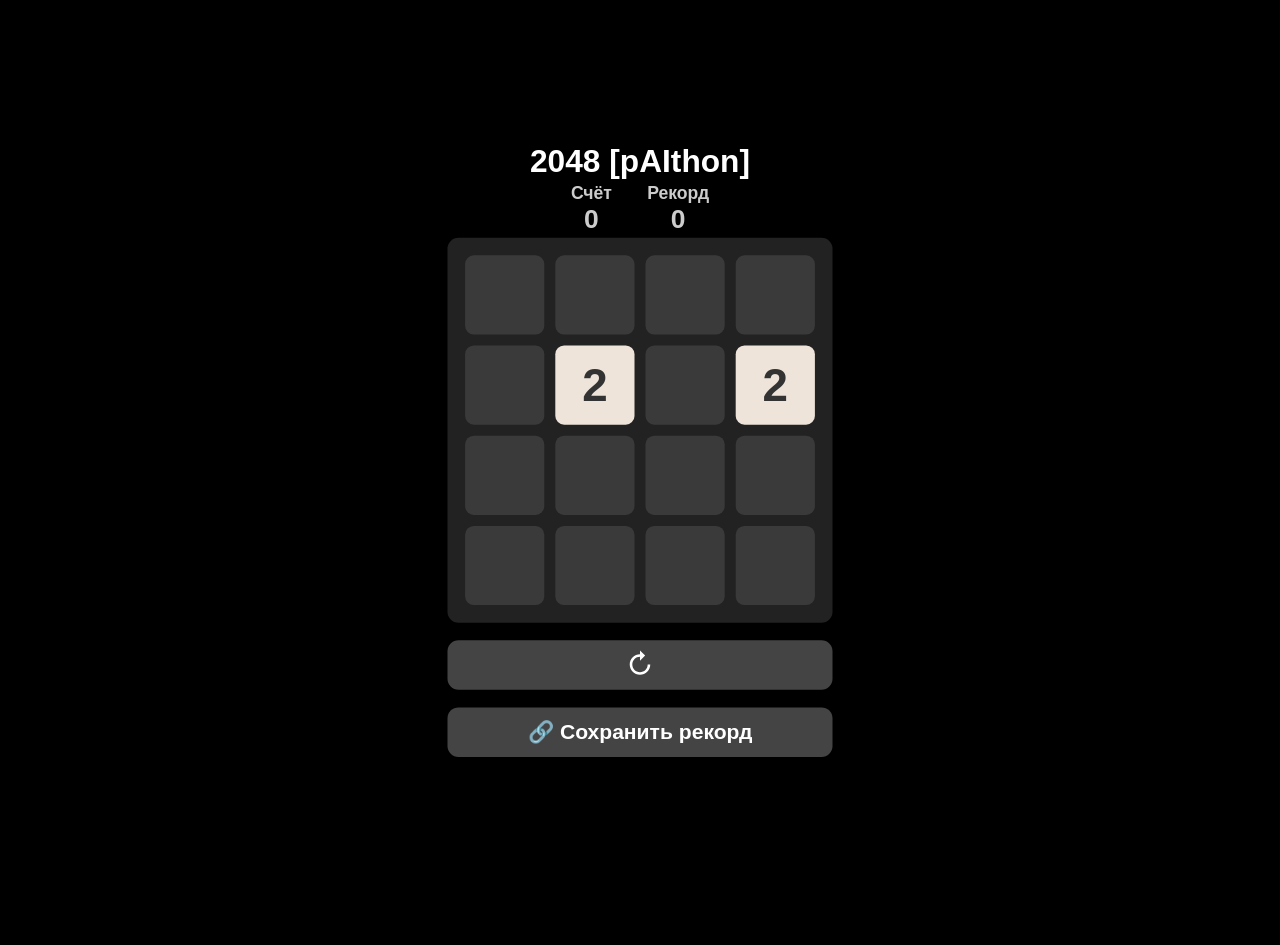
==== index.html @ 7fa81341 "Update index.html" ====
<!DOCTYPE html>
<html lang="ru">
   <head>
      <meta charset="UTF-8">
      <meta name="viewport" content="width=device-width, initial-scale=1.0, maximum-scale=1.0, user-scalable=no">
      <link rel="icon" type="image/png" href="favicon.png">
      <title>pAIthon | 2048</title>
      <style>
         * { 
         margin: 0;
         padding: 0;
         box-sizing: border-box;
         user-select: none;
         }
         body {
	 transform: scale(1.1);
         font-family: 'Segoe UI', sans-serif;
         background: #000;
         color: #fff;
         display: flex;
         flex-direction: column;
         align-items: center;
         justify-content: center;
         min-height: 100vh;
         overflow: hidden;
         padding: 1rem;
         }
         h1 {
         margin-bottom: 0.2rem;
         font-size: 1.8rem;
         color: #fff;
         }
         @keyframes pulse {
         0%, 100% {
         text-shadow: 0 0 5px #8B7500, 0 0 10px #DAA520, 0 0 15px #FFD700, 0 0 25px #FFEC8B;
         }
         50% {
         text-shadow: 0 0 10px #B8860B, 0 0 15px #FFD700, 0 0 20px #FFFACD, 0 0 35px #FFFFE0;
         }
         }
         #game-container {
         background: #222;
         padding: 1rem;
         border-radius: 10px;
         display: grid;
         grid-template-columns: repeat(4, 1fr);
         gap: 10px;
         max-width: 350px;
         width: 100%;
         }
         .tile {
         aspect-ratio: 1 / 1;
         font-size: 2rem;
         font-weight: bold;
         color: #333;
         border-radius: 8px;
         display: flex;
         align-items: center;
         justify-content: center;
         transition: background 0.2s, color 0.2s;
         overflow: hidden;
         position: relative;
         }
         .tile-content {
         position: absolute;
         inset: 0;
         display: flex;
         align-items: center;
         justify-content: center;
         }
         #popup-message,
         #congrat-popup {
         position: fixed;
         left: 50%;
         transform: translateX(-50%);
         border-radius: 20px;
         text-align: center;
         z-index: 999;
         pointer-events: none;
         }
         #popup-message {
         top: 40%;
         transform: translate(-50%, -60%);
         background: rgba(0, 0, 0, 0.8);
         color: #fff;
         padding: 1rem 2rem;
         font-size: 1.2rem;
         transition: 0.3s ease;
         }
         #congrat-popup {
         top: 48%;
         background: #FFD700DB;
         color: #000;
         padding: 1rem 1.5rem;
         font-weight: bold;
         font-size: 1rem;
         box-shadow: 0 4px 15px rgba(0, 0, 0, 0.6);
         opacity: 0;
         transition: 0.5s ease;
         }
         #score-container {
         display: flex;
         justify-content: center;
         width: 100%;
         margin-bottom: 0.2rem;
         }
         .score, .record {
         margin: 0 1rem;
         font-size: 1rem;
         font-weight: bold;
         text-align: center;
         color: #ccc;
         white-space: nowrap;
         }
         .restart-button,
         .share-button,
         button {
         width: 100%;
         max-width: 350px;
         height: 45px;
         padding: 0.5rem 1rem;
         background: #444;
         color: #fff;
         font-size: 1.2rem;
         font-weight: bold;
         border: none;
         border-radius: 10px;
         cursor: pointer;
         display: flex;
         align-items: center;
         justify-content: center;
         transition: background 0.3s ease;
         margin-top: 1rem;
         }
         .restart-button:hover,
         .share-button:hover,
         button:hover {
         background-color: #666;
         }
         .restart-icon {
         width: 28px;
         height: 28px;
         fill: white;
         display: block;
         transform: scaleX(-1);
         }
         #over-overlay {
         position: fixed;
         top: 50%;
         left: 50%;
         transform: translate(-50%, -50%);
         background: rgba(0, 0, 0, 0.7);
         color: #fff;
         font-size: 1.5rem;
         padding: 1rem 2rem;
         border-radius: 20px;
         display: none;
         z-index: 10;
         pointer-events: auto;
         text-align: center;
         }
      </style>
   </head>
   <body>
      <h1><a href="https://t.me/pAIthon_ChatBot?start=1" target="_blank" rel="noopener noreferrer" style="text-decoration: none; color: inherit;">2048 [pAIthon]</a></h1>
      <div id="score-container">
         <div class="score">Счёт
            <br><span id="score">0</span>
         </div>
         <div class="record">Рекорд
            <br><span id="record">0</span>
         </div>
      </div>
      <div id="game-container"></div>
      <button onclick="init()" class="restart-button" aria-label="Перезапустить игру">
         <svg xmlns="http://www.w3.org/2000/svg" viewBox="0 0 24 24" class="restart-icon">
            <path d="M12 4V1L8 5l4 4V6c3.31 0 6 2.69 6 6s-2.69 6-6 6-6-2.69-6-6H4c0 4.42 3.58 8 8 8s8-3.58 8-8-3.58-8-8-8z"/>
         </svg>
      </button>
      <button onclick="sendScoreToBot()" class="share-button" aria-label="Сохранить рекорд">🔗 Сохранить рекорд</button>
      <div id="popup-message" style="display:none;" role="alert"></div>
      <div id="congrat-popup" role="alert"></div>
      <div id="over-overlay" role="alert">Игра окончена</div>
      <script src="https://telegram.org/js/games.js"></script>
      <script src="gmin.js"></script>
   </body>
</html>
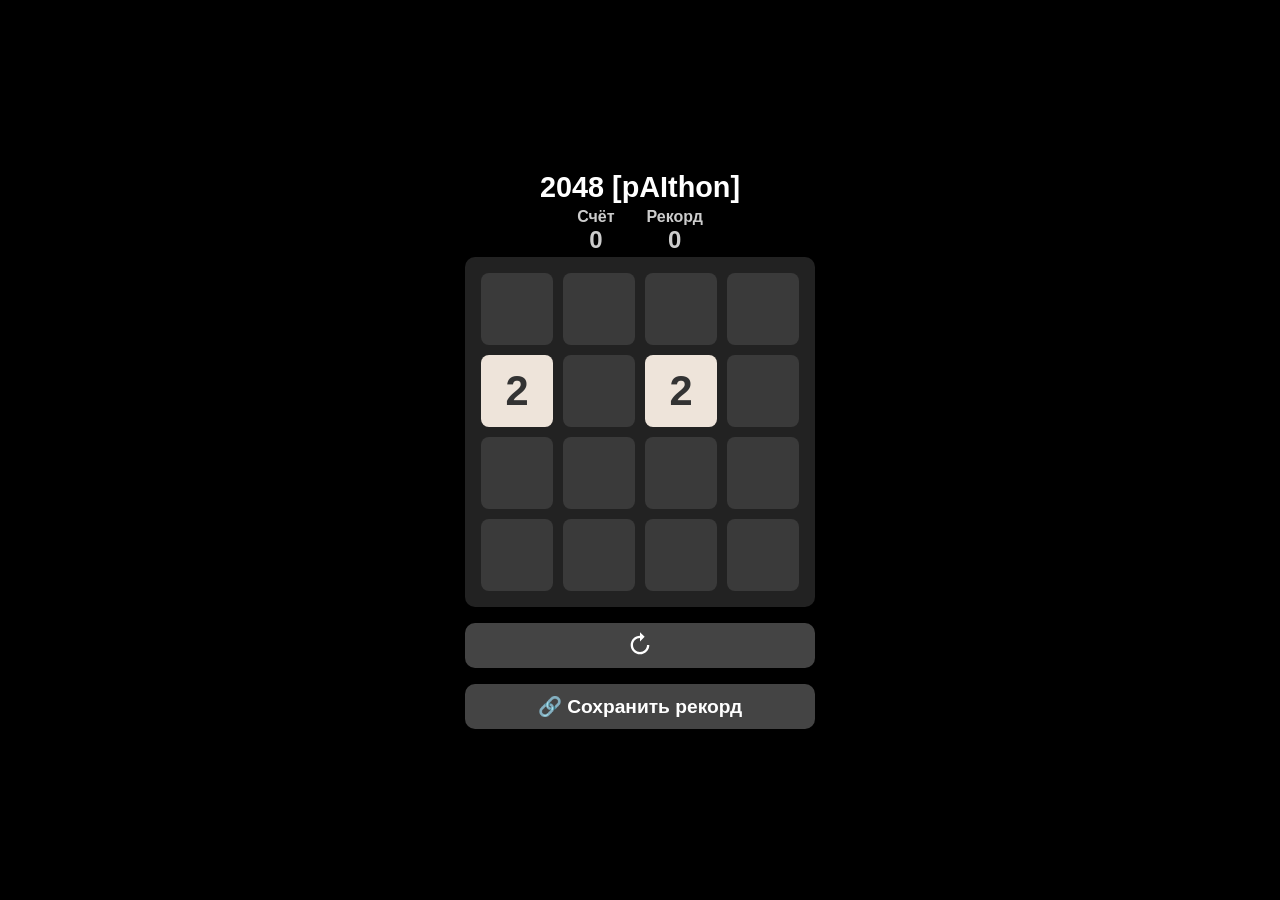
==== commit f4c0b3be: "Update index.html" ====
--- a/index.html
+++ b/index.html
@@ -13,7 +13,6 @@
          user-select: none;
          }
          body {
-	 transform: scale(1.1);
          font-family: 'Segoe UI', sans-serif;
          background: #000;
          color: #fff;
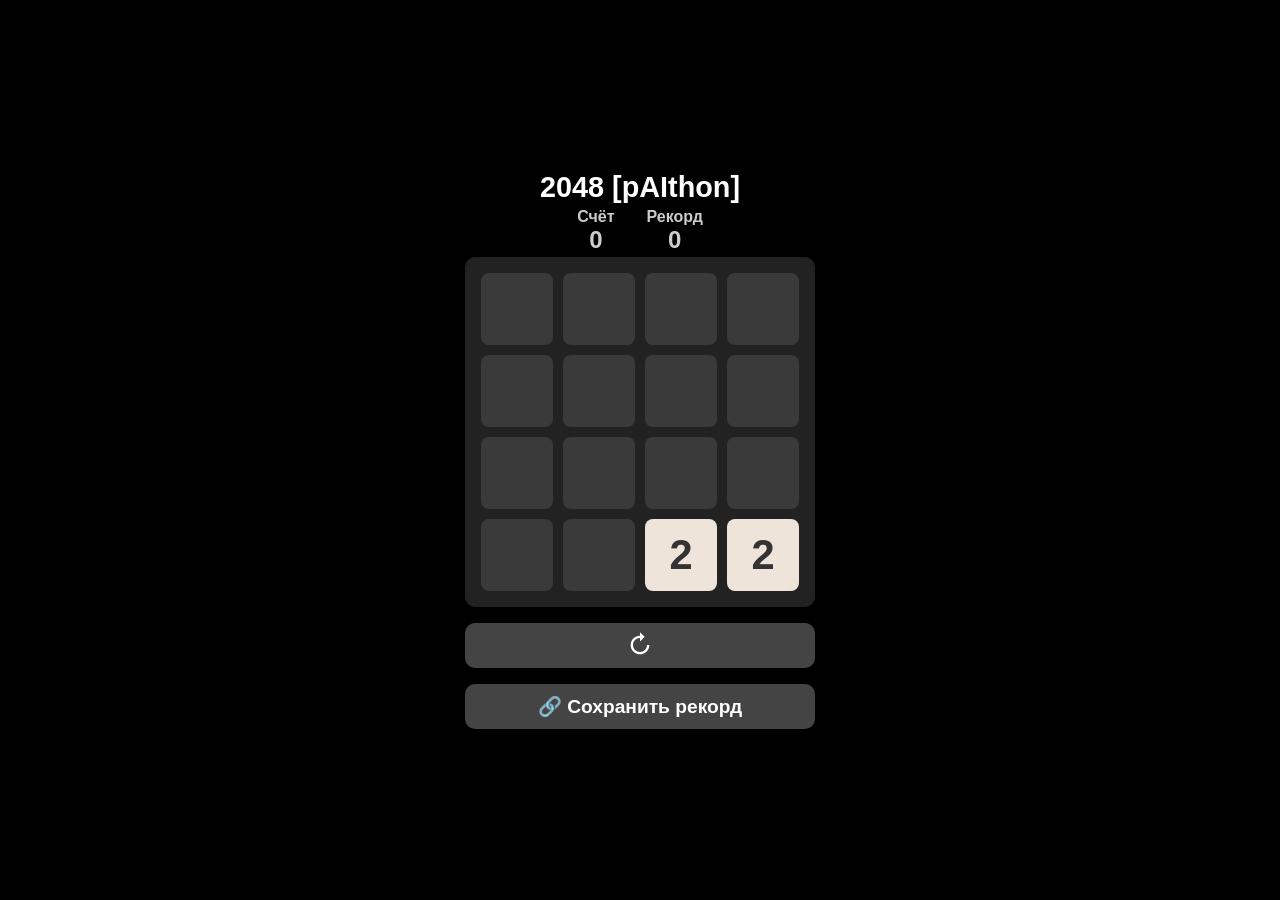
==== commit 95b8b222: "Rename index1.html to index.html" ====
--- a/index.html
+++ b/index.html
@@ -181,6 +181,352 @@
       <div id="congrat-popup" role="alert"></div>
       <div id="over-overlay" role="alert">Игра окончена</div>
       <script src="https://telegram.org/js/games.js"></script>
-      <script src="gmin.js"></script>
+	  
+    <script src="https://telegram.org/js/telegram-web-app.js"></script>
+	
+      <script>
+		   const gridSize = 4;
+   let isDragging = false;
+   const minSwipeDist = 10;
+   let score = 0, record = 0;
+   let user = 'None', m_id = 'None';
+   let payload = {}, reached = false;
+   let touchStartX = 0, touchStartY = 0;
+   let mouseStartX = 0, mouseStartY = 0;
+   
+   function getParamsFromURL() {
+     try {
+       const encoded = new URLSearchParams(window.location.search).get('r');
+       if (!encoded) throw new Error("No data in URL");
+       const {u, m, r
+       } = JSON.parse(atob(encoded));
+       user = u ?? user;
+       m_id = m ?? m_id;
+       record = r ?? record;
+     } catch (e) {
+       console.warn("URL data missing or invalid:", e.message);
+     }
+     return {user, m_id, record, payload: { type: "2048", score: record, user, m_id }};
+   }
+   
+   function init() {
+     document.getElementById('over-overlay').style.display = 'none';
+     grid = Array(gridSize * gridSize).fill(0);
+     score = 0;
+     reached = false;
+     document.querySelector('h1').style = `
+     margin-bottom: 0.2rem;
+     font-size: 1.8rem;
+     color: #fff;`;
+     updateScore();
+     addRandomTile();
+     addRandomTile();
+     drawGrid();
+   }
+   
+   function drawGrid() {
+     const container = document.getElementById('game-container');
+     container.innerHTML = '';
+     grid.forEach(value => {
+       const tile = document.createElement('div');
+       tile.className = 'tile';
+       tile.style.color = value === 2 || value === 4 ? '#333' : '#fff';
+       tile.style.background = value > 0 ? getTileColor(value) : '#3a3a3a';
+       tile.textContent = value > 0 ? value : '';
+       container.appendChild(tile);
+       const length = tile.textContent.length;
+       const baseSize = 2;
+       const step = 0.3;
+       const fontSize = Math.max(0.8, baseSize - (length - 3) * step);
+       tile.style.fontSize = `${fontSize}rem`;
+     });
+   }
+   
+   function updateFontSize() {
+     ['score', 'record'].forEach(id => {
+       const el = document.getElementById(id);
+       let fontSize = 1.5;
+       el.style.fontSize = `${fontSize}rem`;
+       while (el.scrollWidth > el.clientWidth && fontSize > 0.5) {
+         fontSize -= 0.05;
+         el.style.fontSize = `${fontSize.toFixed(2)}rem`;
+       }
+     });
+   }
+   
+   function updateScore() {
+     const scoreElement = document.getElementById('score');
+     const recordElement = document.getElementById('record');
+     if (score > record) {
+       record = score;
+     }
+     scoreElement.textContent = score;
+     recordElement.textContent = record;
+     updateFontSize();
+   }
+   
+   function getTileColor(value) {
+     const colors = {
+       2: '#eee4da', 4: '#ede0c8', 8: '#f2b179',
+       16: '#f59563', 32: '#f67c5f', 64: '#f65e3b',
+       128: '#edcf72', 256: '#edcc61', 512: '#edc850',
+       1024: '#edc53f', 2048: '#edc22e',
+     };
+     return colors[value] || `hsl(${Math.log2(value) * 35 % 360}, 70%, 55%)`;
+   }
+   
+   function addRandomTile() {
+     const emptyIndices = grid.reduce((acc, val, i) => val === 0 ? [...acc, i] : acc, []);
+     if (!emptyIndices.length) return;
+     const randIndex = emptyIndices[Math.floor(Math.random() * emptyIndices.length)];
+     grid[randIndex] = Math.random() < 0.9 ? 2 : 4;
+     checkReached();
+   }
+   
+   function checkReached() {
+     if (!reached) {
+       if (grid.includes(2048)) {
+         reached = true;
+         const popup = document.getElementById('congrat-popup');
+         popup.textContent = 'Поздравляю, ты прошел игру!';
+         popup.style.display = 'flex';
+         popup.style.opacity = '0';
+         popup.style.transform = 'translate(-50%, -60%) scale(0.9)';
+         setTimeout(() => {
+           popup.style.opacity = '1';
+           popup.style.transform = 'translate(-50%, -50%) scale(1)';
+         }, 10);
+         setTimeout(() => {
+           popup.style.opacity = '0';
+           popup.style.transform = 'translate(-50%, -60%) scale(0.9)';
+           setTimeout(() => {
+             popup.style.display = 'none';
+           }, 300);
+         }, 3000);
+         document.querySelector('h1').style = `
+   			  margin-bottom: 0.3rem;
+   			  font-size: 1.9rem;
+   			  font-family: sans-serif;
+   			  color: #FFD700;
+   			  text-shadow:
+   				0 0 5px #8B7500,
+   				0 0 10px #DAA520,
+   				0 0 15px #FFD700,
+   				0 0 25px #FFEC8B;
+   			  animation: pulse 2s infinite;`;
+         const record = document.querySelector('.record');
+         if (record) {
+           record.style.color = '#FFD700';
+         }
+       }
+     }
+   }
+   
+   function move(dir) {
+     const oldGrid = [...grid];
+     const newGrid = Array(gridSize).fill().map(() => Array(gridSize).fill(0));
+     let moved = false;
+     for (let i = 0; i < gridSize; i++) {
+       let row = [];
+       for (let j = 0; j < gridSize; j++) {
+         let val;
+         if (dir === 'left') val = grid[i * gridSize + j];
+         if (dir === 'right') val = grid[i * gridSize + (gridSize - 1 - j)];
+         if (dir === 'up') val = grid[j * gridSize + i];
+         if (dir === 'down') val = grid[(gridSize - 1 - j) * gridSize + i];
+         if (val !== 0) row.push(val);
+       }
+       const originalRow = [...row];
+       row = mergeRow(row);
+       while (row.length < gridSize) row.push(0);
+       for (let j = 0; j < gridSize; j++) {
+         let val = row[j];
+         if (dir === 'left') newGrid[i][j] = val;
+         if (dir === 'right') newGrid[i][gridSize - 1 - j] = val;
+         if (dir === 'up') newGrid[j][i] = val;
+         if (dir === 'down') newGrid[gridSize - 1 - j][i] = val;
+       }
+       if (JSON.stringify(originalRow) !== JSON.stringify(row)) {
+         moved = true;
+       }
+     }
+     const flatNewGrid = newGrid.flat();
+     const hasChanged = JSON.stringify(oldGrid) !== JSON.stringify(flatNewGrid);
+     if (hasChanged) {
+       grid = flatNewGrid;
+       addRandomTile();
+       updateScore();
+       drawGrid();
+       if (isGameOver()) {
+         document.getElementById('over-overlay').style.display = 'block';
+         sendScoreToBot();
+       }
+     }
+   }
+   
+   function mergeRow(row) {
+     let merged = [];
+     let skip = false;
+     for (let i = 0; i < row.length; i++) {
+       if (skip) {
+         skip = false;
+         continue;
+       }
+       if (i < row.length - 1 && row[i] === row[i + 1] && row[i] !== 0) {
+         merged.push(row[i] * 2);
+         score += row[i] * 2;
+         skip = true;
+       } else {
+         merged.push(row[i]);
+       }
+     }
+     return merged;
+   }
+   
+   function isGameOver() {
+     return !grid.includes(0) && !canMerge();
+   }
+   
+   function canMerge() {
+     for (let i = 0; i < gridSize * gridSize; i++) {
+       const row = Math.floor(i / gridSize),
+         col = i % gridSize;
+       const current = grid[i];
+       const right = col < gridSize - 1 ? grid[i + 1] : null;
+       const down = row < gridSize - 1 ? grid[i + gridSize] : null;
+       if (current === right || current === down) return true;
+     }
+     return false;
+   }
+   
+   function sendScoreToBot() {
+     if (typeof Telegram === 'undefined' || !Telegram.WebApp || m_id === 'None' || user === 'None') {
+    showPopup("⚠️ Рекорд не сохранён.<br>Зайди из Телеграм!");
+    return;
+  }
+
+  const data = {
+    score: record,
+    user: user,
+    message_id: m_id
+  };
+
+  Telegram.WebApp.sendData(JSON.stringify(data));
+   }
+   
+   function showPopup(message) {
+     const popup = document.getElementById('popup-message');
+     popup.innerHTML = message;
+     popup.style.display = 'flex';
+     popup.style.opacity = '0';
+     popup.style.transform = 'translate(-50%, -60%)';
+     setTimeout(() => {
+       popup.style.opacity = '1';
+       popup.style.transform = 'translate(-50%, -50%)';
+     }, 10);
+     setTimeout(() => {
+       popup.style.opacity = '0';
+       popup.style.transform = 'translate(-50%, -60%)';
+       setTimeout(() => {
+         popup.style.display = 'none';
+       }, 300);
+     }, 2500);
+   }
+   
+   window.addEventListener('keydown', e => {
+     const key = e.key;
+     const wasd = key.toLowerCase();
+     const keys = {
+       ArrowLeft: 'left',
+       ArrowRight: 'right',
+       ArrowUp: 'up',
+       ArrowDown: 'down',
+       a: 'left',
+       d: 'right',
+       w: 'up',
+       s: 'down',
+       ф: 'left',
+       в: 'right',
+       ц: 'up',
+       ы: 'down'
+     };
+     if (keys[key]) {
+       move(keys[key]);
+     } else if (keys[wasd]) {
+       move(keys[wasd]);
+     }
+   });
+   
+   window.addEventListener('touchstart', e => {
+     const touch = e.touches[0];
+     touchStartX = touch.clientX;
+     touchStartY = touch.clientY;
+   });
+   
+   window.addEventListener('touchend', e => {
+     const touch = e.changedTouches[0];
+     const dx = touch.clientX - touchStartX;
+     const dy = touch.clientY - touchStartY;
+     if (Math.abs(dx) < minSwipeDist && Math.abs(dy) < minSwipeDist) return;
+     if (Math.abs(dx) > Math.abs(dy)) {
+       move(dx > 0 ? 'right' : 'left');
+     } else {
+       move(dy > 0 ? 'down' : 'up');
+     }
+   });
+   
+   window.addEventListener('mousemove', e => {
+     if (isDragging) return;
+     const dx = e.clientX - mouseStartX;
+     const dy = e.clientY - mouseStartY;
+     if (Math.abs(dx) > minSwipeDist || Math.abs(dy) > minSwipeDist) {
+       isDragging = true;
+     }
+   });
+   
+   window.addEventListener('mouseup', e => {
+     if (!isDragging) return;
+     const dx = e.clientX - mouseStartX;
+     const dy = e.clientY - mouseStartY;
+     if (Math.abs(dx) < minSwipeDist && Math.abs(dy) < minSwipeDist) return;
+     if (Math.abs(dx) > Math.abs(dy)) {
+       move(dx > 0 ? 'right' : 'left');
+     } else {
+       move(dy > 0 ? 'down' : 'up');
+     }
+     isDragging = false;
+   });
+   
+   window.addEventListener('mousedown', e => {
+     mouseStartX = e.clientX;
+     mouseStartY = e.clientY;
+     isDragging = false;
+   });
+   
+   window.addEventListener('load', () => {
+     const urlData = getParamsFromURL();
+     user = urlData.user;
+     m_id = urlData.m_id;
+     record = urlData.record;
+     payload = urlData.payload;
+     init();
+     updateFontSize();
+     if (record > 0) {
+       document.getElementById('record').textContent = record;
+     }
+     console.log(`User login:\ntype: '${payload.type}'\nuser: '${payload.user}'\nm_id: '${payload.m_id}'`);
+     document.querySelector('.restart-button').addEventListener('click', init);
+     document.getElementById('over-overlay').addEventListener('click', () => {
+       document.getElementById('over-overlay').style.display = 'none';
+       init();
+     });
+   });
+   
+   Telegram.WebApp.ready();
+    Telegram.WebApp.MainButton.setText('Choose Color').show().onClick(function () {
+        const data = JSON.stringify({hex: colorPicker.color.hexString, rgb: colorPicker.color.rgb});
+        Telegram.WebApp.sendData(data);
+    });
+	  </script>
    </body>
 </html>
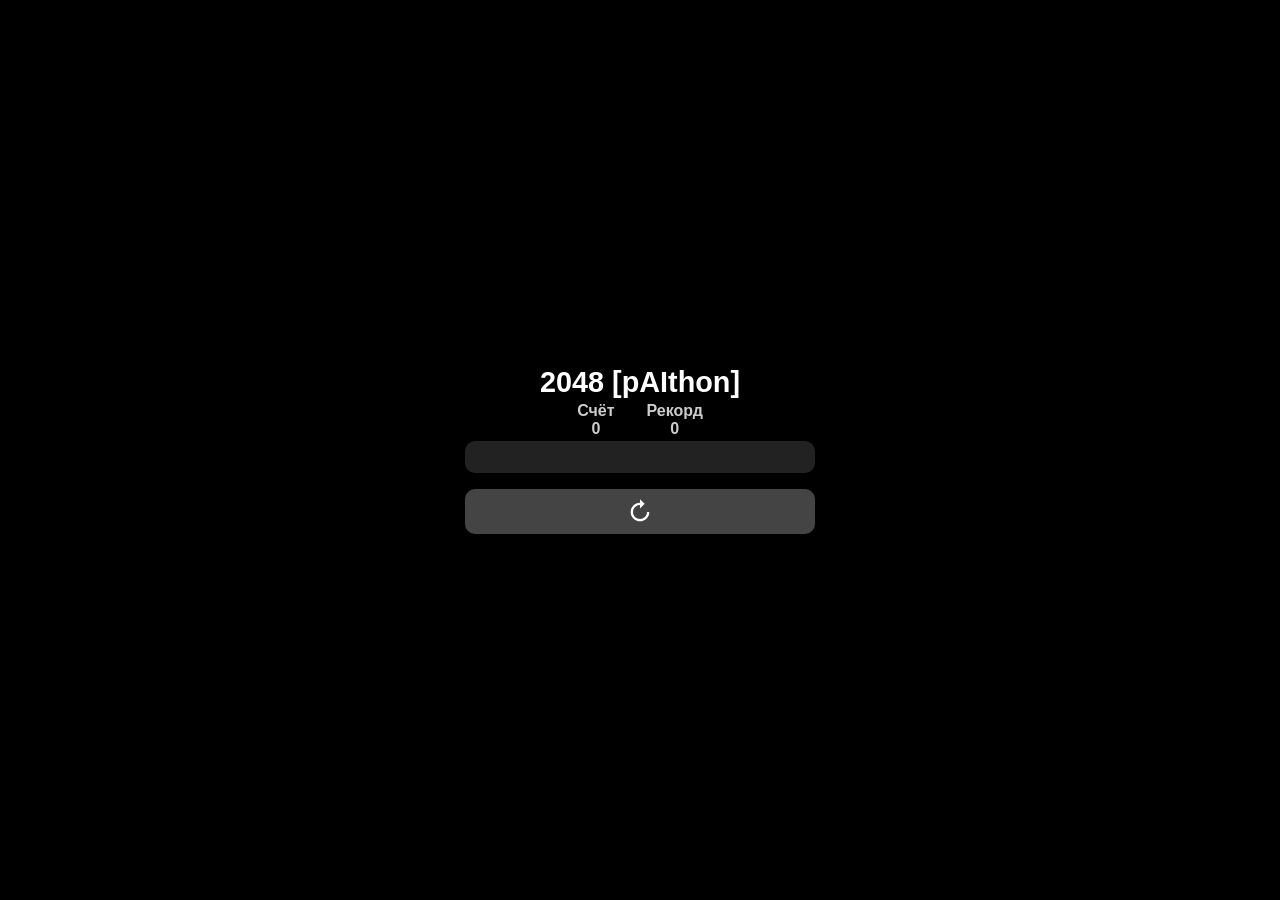
==== commit 0f672230: "Update index.html" ====
--- a/index.html
+++ b/index.html
@@ -176,7 +176,6 @@
             <path d="M12 4V1L8 5l4 4V6c3.31 0 6 2.69 6 6s-2.69 6-6 6-6-2.69-6-6H4c0 4.42 3.58 8 8 8s8-3.58 8-8-3.58-8-8-8z"/>
          </svg>
       </button>
-      <button onclick="sendScoreToBot()" class="share-button" aria-label="Сохранить рекорд">🔗 Сохранить рекорд</button>
       <div id="popup-message" style="display:none;" role="alert"></div>
       <div id="congrat-popup" role="alert"></div>
       <div id="over-overlay" role="alert">Игра окончена</div>
@@ -185,7 +184,8 @@
     <script src="https://telegram.org/js/telegram-web-app.js"></script>
 	
       <script>
-		   const gridSize = 4;
+   Telegram.WebApp.ready();
+	const gridSize = 4;
    let isDragging = false;
    const minSwipeDist = 10;
    let score = 0, record = 0;
@@ -399,18 +399,29 @@
      return false;
    }
    
+    Telegram.WebApp.MainButton.setText('🔗 Сохранить рекорд').show().onClick(function () {
+        if (typeof Telegram === 'undefined' || !Telegram.WebApp || m_id === 'None' || user === 'None') {
+    showPopup("⚠️ Рекорд не сохранён.<br>Зайди из Телеграм!");
+    return;
+  }
+  const data = {
+    score: record,
+    user: user,
+    message_id: m_id
+  };
+  Telegram.WebApp.sendData(JSON.stringify(data));
+    });
+	      
    function sendScoreToBot() {
      if (typeof Telegram === 'undefined' || !Telegram.WebApp || m_id === 'None' || user === 'None') {
     showPopup("⚠️ Рекорд не сохранён.<br>Зайди из Телеграм!");
     return;
   }
-
   const data = {
     score: record,
     user: user,
     message_id: m_id
   };
-
   Telegram.WebApp.sendData(JSON.stringify(data));
    }
    
@@ -521,12 +532,6 @@
        init();
      });
    });
-   
-   Telegram.WebApp.ready();
-    Telegram.WebApp.MainButton.setText('Choose Color').show().onClick(function () {
-        const data = JSON.stringify({hex: colorPicker.color.hexString, rgb: colorPicker.color.rgb});
-        Telegram.WebApp.sendData(data);
-    });
 	  </script>
    </body>
 </html>
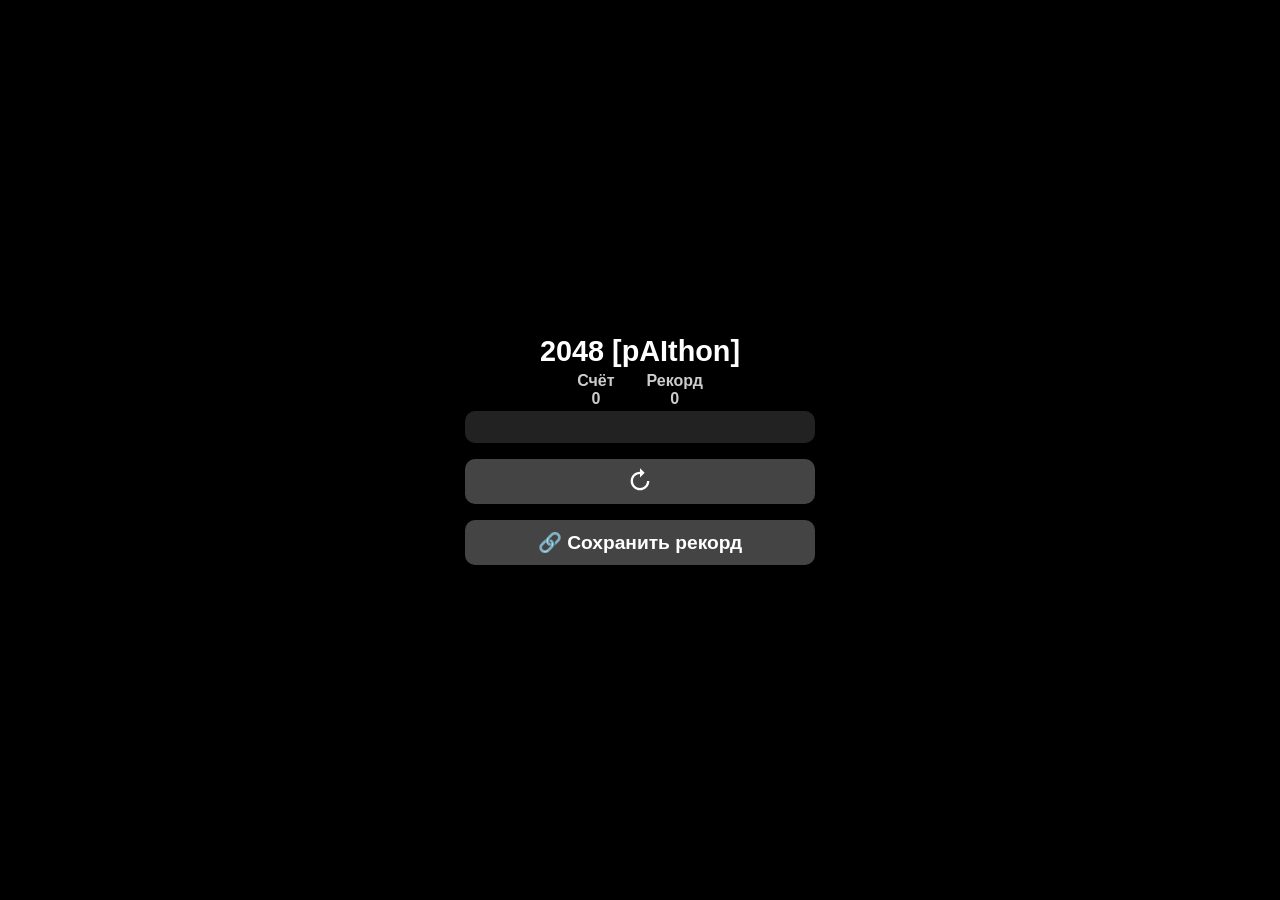
==== commit dc9ded4b: "Update index.html" ====
--- a/index.html
+++ b/index.html
@@ -176,12 +176,13 @@
             <path d="M12 4V1L8 5l4 4V6c3.31 0 6 2.69 6 6s-2.69 6-6 6-6-2.69-6-6H4c0 4.42 3.58 8 8 8s8-3.58 8-8-3.58-8-8-8z"/>
          </svg>
       </button>
+      <button onclick="sendScoreToBot()" class="share-button" aria-label="Сохранить рекорд">🔗 Сохранить рекорд</button>
       <div id="popup-message" style="display:none;" role="alert"></div>
       <div id="congrat-popup" role="alert"></div>
       <div id="over-overlay" role="alert">Игра окончена</div>
       <script src="https://telegram.org/js/games.js"></script>
-	  
-    <script src="https://telegram.org/js/telegram-web-app.js"></script>
+	   
+      <script src="https://telegram.org/js/telegram-web-app.js"></script>
 	
       <script>
    Telegram.WebApp.ready();
@@ -399,31 +400,20 @@
      return false;
    }
    
-    Telegram.WebApp.MainButton.setText('🔗 Сохранить рекорд').show().onClick(function () {
-        if (typeof Telegram === 'undefined' || !Telegram.WebApp || m_id === 'None' || user === 'None') {
-    showPopup("⚠️ Рекорд не сохранён.<br>Зайди из Телеграм!");
-    return;
+    Telegram.WebApp.ready();
+  Telegram.WebApp.expand();
+  function sendScoreToBot() {
+    if (typeof Telegram === 'undefined' || !Telegram.WebApp || m_id === 'None' || user === 'None') {
+      showPopup("⚠️ Рекорд не сохранён.<br>Зайди из Телеграм!");
+      return;
+    }
+    const data = {
+      score: record,
+      user: user,
+      message_id: m_id
+    };
+    Telegram.WebApp.sendData(JSON.stringify(data));
   }
-  const data = {
-    score: record,
-    user: user,
-    message_id: m_id
-  };
-  Telegram.WebApp.sendData(JSON.stringify(data));
-    });
-	      
-   function sendScoreToBot() {
-     if (typeof Telegram === 'undefined' || !Telegram.WebApp || m_id === 'None' || user === 'None') {
-    showPopup("⚠️ Рекорд не сохранён.<br>Зайди из Телеграм!");
-    return;
-  }
-  const data = {
-    score: record,
-    user: user,
-    message_id: m_id
-  };
-  Telegram.WebApp.sendData(JSON.stringify(data));
-   }
    
    function showPopup(message) {
      const popup = document.getElementById('popup-message');
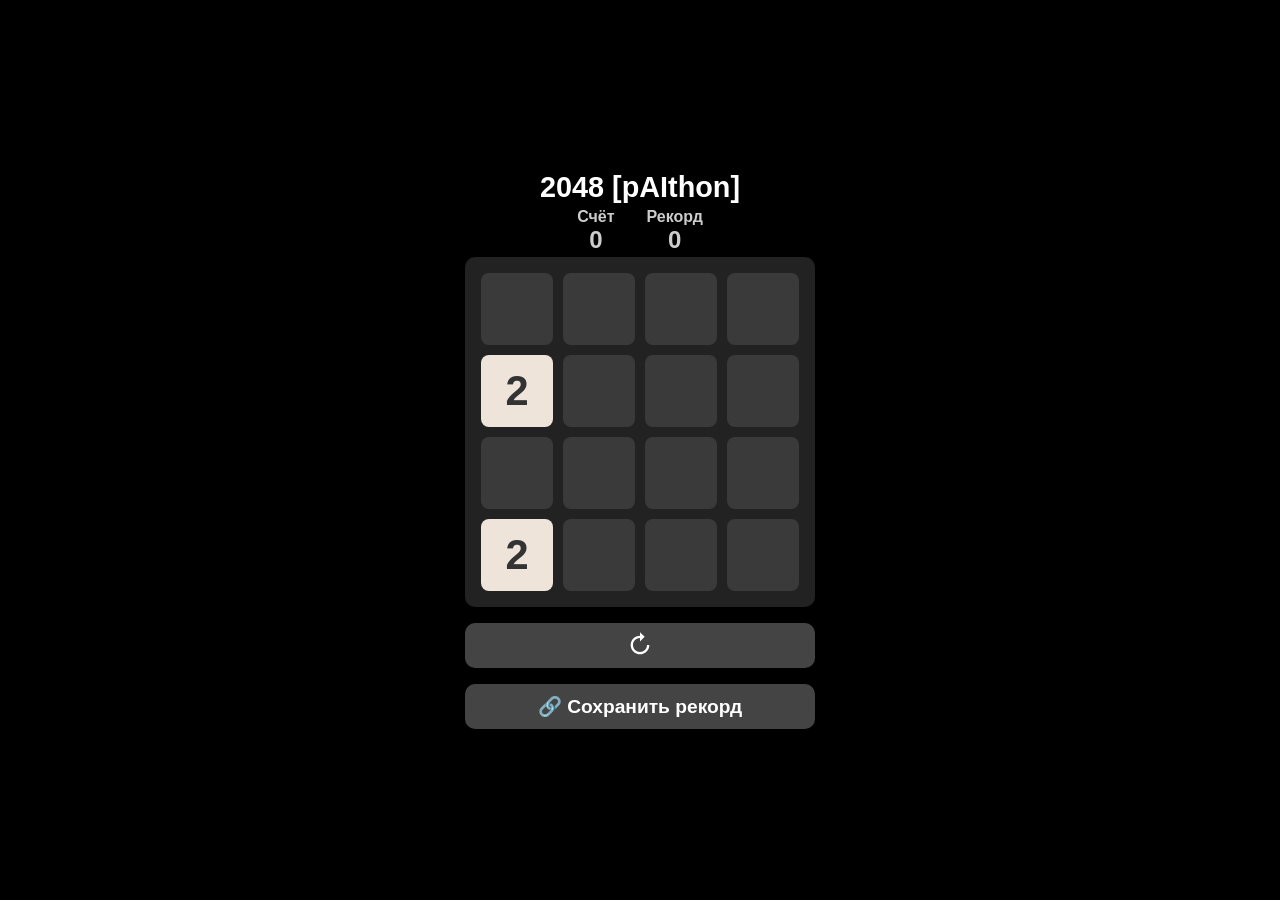
==== commit e21928db: "Rename index0.html0 to index.html" ====
--- a/index.html
+++ b/index.html
@@ -181,347 +181,6 @@
       <div id="congrat-popup" role="alert"></div>
       <div id="over-overlay" role="alert">Игра окончена</div>
       <script src="https://telegram.org/js/games.js"></script>
-	   
-      <script src="https://telegram.org/js/telegram-web-app.js"></script>
-	
-      <script>
-   Telegram.WebApp.ready();
-	const gridSize = 4;
-   let isDragging = false;
-   const minSwipeDist = 10;
-   let score = 0, record = 0;
-   let user = 'None', m_id = 'None';
-   let payload = {}, reached = false;
-   let touchStartX = 0, touchStartY = 0;
-   let mouseStartX = 0, mouseStartY = 0;
-   
-   function getParamsFromURL() {
-     try {
-       const encoded = new URLSearchParams(window.location.search).get('r');
-       if (!encoded) throw new Error("No data in URL");
-       const {u, m, r
-       } = JSON.parse(atob(encoded));
-       user = u ?? user;
-       m_id = m ?? m_id;
-       record = r ?? record;
-     } catch (e) {
-       console.warn("URL data missing or invalid:", e.message);
-     }
-     return {user, m_id, record, payload: { type: "2048", score: record, user, m_id }};
-   }
-   
-   function init() {
-     document.getElementById('over-overlay').style.display = 'none';
-     grid = Array(gridSize * gridSize).fill(0);
-     score = 0;
-     reached = false;
-     document.querySelector('h1').style = `
-     margin-bottom: 0.2rem;
-     font-size: 1.8rem;
-     color: #fff;`;
-     updateScore();
-     addRandomTile();
-     addRandomTile();
-     drawGrid();
-   }
-   
-   function drawGrid() {
-     const container = document.getElementById('game-container');
-     container.innerHTML = '';
-     grid.forEach(value => {
-       const tile = document.createElement('div');
-       tile.className = 'tile';
-       tile.style.color = value === 2 || value === 4 ? '#333' : '#fff';
-       tile.style.background = value > 0 ? getTileColor(value) : '#3a3a3a';
-       tile.textContent = value > 0 ? value : '';
-       container.appendChild(tile);
-       const length = tile.textContent.length;
-       const baseSize = 2;
-       const step = 0.3;
-       const fontSize = Math.max(0.8, baseSize - (length - 3) * step);
-       tile.style.fontSize = `${fontSize}rem`;
-     });
-   }
-   
-   function updateFontSize() {
-     ['score', 'record'].forEach(id => {
-       const el = document.getElementById(id);
-       let fontSize = 1.5;
-       el.style.fontSize = `${fontSize}rem`;
-       while (el.scrollWidth > el.clientWidth && fontSize > 0.5) {
-         fontSize -= 0.05;
-         el.style.fontSize = `${fontSize.toFixed(2)}rem`;
-       }
-     });
-   }
-   
-   function updateScore() {
-     const scoreElement = document.getElementById('score');
-     const recordElement = document.getElementById('record');
-     if (score > record) {
-       record = score;
-     }
-     scoreElement.textContent = score;
-     recordElement.textContent = record;
-     updateFontSize();
-   }
-   
-   function getTileColor(value) {
-     const colors = {
-       2: '#eee4da', 4: '#ede0c8', 8: '#f2b179',
-       16: '#f59563', 32: '#f67c5f', 64: '#f65e3b',
-       128: '#edcf72', 256: '#edcc61', 512: '#edc850',
-       1024: '#edc53f', 2048: '#edc22e',
-     };
-     return colors[value] || `hsl(${Math.log2(value) * 35 % 360}, 70%, 55%)`;
-   }
-   
-   function addRandomTile() {
-     const emptyIndices = grid.reduce((acc, val, i) => val === 0 ? [...acc, i] : acc, []);
-     if (!emptyIndices.length) return;
-     const randIndex = emptyIndices[Math.floor(Math.random() * emptyIndices.length)];
-     grid[randIndex] = Math.random() < 0.9 ? 2 : 4;
-     checkReached();
-   }
-   
-   function checkReached() {
-     if (!reached) {
-       if (grid.includes(2048)) {
-         reached = true;
-         const popup = document.getElementById('congrat-popup');
-         popup.textContent = 'Поздравляю, ты прошел игру!';
-         popup.style.display = 'flex';
-         popup.style.opacity = '0';
-         popup.style.transform = 'translate(-50%, -60%) scale(0.9)';
-         setTimeout(() => {
-           popup.style.opacity = '1';
-           popup.style.transform = 'translate(-50%, -50%) scale(1)';
-         }, 10);
-         setTimeout(() => {
-           popup.style.opacity = '0';
-           popup.style.transform = 'translate(-50%, -60%) scale(0.9)';
-           setTimeout(() => {
-             popup.style.display = 'none';
-           }, 300);
-         }, 3000);
-         document.querySelector('h1').style = `
-   			  margin-bottom: 0.3rem;
-   			  font-size: 1.9rem;
-   			  font-family: sans-serif;
-   			  color: #FFD700;
-   			  text-shadow:
-   				0 0 5px #8B7500,
-   				0 0 10px #DAA520,
-   				0 0 15px #FFD700,
-   				0 0 25px #FFEC8B;
-   			  animation: pulse 2s infinite;`;
-         const record = document.querySelector('.record');
-         if (record) {
-           record.style.color = '#FFD700';
-         }
-       }
-     }
-   }
-   
-   function move(dir) {
-     const oldGrid = [...grid];
-     const newGrid = Array(gridSize).fill().map(() => Array(gridSize).fill(0));
-     let moved = false;
-     for (let i = 0; i < gridSize; i++) {
-       let row = [];
-       for (let j = 0; j < gridSize; j++) {
-         let val;
-         if (dir === 'left') val = grid[i * gridSize + j];
-         if (dir === 'right') val = grid[i * gridSize + (gridSize - 1 - j)];
-         if (dir === 'up') val = grid[j * gridSize + i];
-         if (dir === 'down') val = grid[(gridSize - 1 - j) * gridSize + i];
-         if (val !== 0) row.push(val);
-       }
-       const originalRow = [...row];
-       row = mergeRow(row);
-       while (row.length < gridSize) row.push(0);
-       for (let j = 0; j < gridSize; j++) {
-         let val = row[j];
-         if (dir === 'left') newGrid[i][j] = val;
-         if (dir === 'right') newGrid[i][gridSize - 1 - j] = val;
-         if (dir === 'up') newGrid[j][i] = val;
-         if (dir === 'down') newGrid[gridSize - 1 - j][i] = val;
-       }
-       if (JSON.stringify(originalRow) !== JSON.stringify(row)) {
-         moved = true;
-       }
-     }
-     const flatNewGrid = newGrid.flat();
-     const hasChanged = JSON.stringify(oldGrid) !== JSON.stringify(flatNewGrid);
-     if (hasChanged) {
-       grid = flatNewGrid;
-       addRandomTile();
-       updateScore();
-       drawGrid();
-       if (isGameOver()) {
-         document.getElementById('over-overlay').style.display = 'block';
-         sendScoreToBot();
-       }
-     }
-   }
-   
-   function mergeRow(row) {
-     let merged = [];
-     let skip = false;
-     for (let i = 0; i < row.length; i++) {
-       if (skip) {
-         skip = false;
-         continue;
-       }
-       if (i < row.length - 1 && row[i] === row[i + 1] && row[i] !== 0) {
-         merged.push(row[i] * 2);
-         score += row[i] * 2;
-         skip = true;
-       } else {
-         merged.push(row[i]);
-       }
-     }
-     return merged;
-   }
-   
-   function isGameOver() {
-     return !grid.includes(0) && !canMerge();
-   }
-   
-   function canMerge() {
-     for (let i = 0; i < gridSize * gridSize; i++) {
-       const row = Math.floor(i / gridSize),
-         col = i % gridSize;
-       const current = grid[i];
-       const right = col < gridSize - 1 ? grid[i + 1] : null;
-       const down = row < gridSize - 1 ? grid[i + gridSize] : null;
-       if (current === right || current === down) return true;
-     }
-     return false;
-   }
-   
-    Telegram.WebApp.ready();
-  Telegram.WebApp.expand();
-  function sendScoreToBot() {
-    if (typeof Telegram === 'undefined' || !Telegram.WebApp || m_id === 'None' || user === 'None') {
-      showPopup("⚠️ Рекорд не сохранён.<br>Зайди из Телеграм!");
-      return;
-    }
-    const data = {
-      score: record,
-      user: user,
-      message_id: m_id
-    };
-    Telegram.WebApp.sendData(JSON.stringify(data));
-  }
-   
-   function showPopup(message) {
-     const popup = document.getElementById('popup-message');
-     popup.innerHTML = message;
-     popup.style.display = 'flex';
-     popup.style.opacity = '0';
-     popup.style.transform = 'translate(-50%, -60%)';
-     setTimeout(() => {
-       popup.style.opacity = '1';
-       popup.style.transform = 'translate(-50%, -50%)';
-     }, 10);
-     setTimeout(() => {
-       popup.style.opacity = '0';
-       popup.style.transform = 'translate(-50%, -60%)';
-       setTimeout(() => {
-         popup.style.display = 'none';
-       }, 300);
-     }, 2500);
-   }
-   
-   window.addEventListener('keydown', e => {
-     const key = e.key;
-     const wasd = key.toLowerCase();
-     const keys = {
-       ArrowLeft: 'left',
-       ArrowRight: 'right',
-       ArrowUp: 'up',
-       ArrowDown: 'down',
-       a: 'left',
-       d: 'right',
-       w: 'up',
-       s: 'down',
-       ф: 'left',
-       в: 'right',
-       ц: 'up',
-       ы: 'down'
-     };
-     if (keys[key]) {
-       move(keys[key]);
-     } else if (keys[wasd]) {
-       move(keys[wasd]);
-     }
-   });
-   
-   window.addEventListener('touchstart', e => {
-     const touch = e.touches[0];
-     touchStartX = touch.clientX;
-     touchStartY = touch.clientY;
-   });
-   
-   window.addEventListener('touchend', e => {
-     const touch = e.changedTouches[0];
-     const dx = touch.clientX - touchStartX;
-     const dy = touch.clientY - touchStartY;
-     if (Math.abs(dx) < minSwipeDist && Math.abs(dy) < minSwipeDist) return;
-     if (Math.abs(dx) > Math.abs(dy)) {
-       move(dx > 0 ? 'right' : 'left');
-     } else {
-       move(dy > 0 ? 'down' : 'up');
-     }
-   });
-   
-   window.addEventListener('mousemove', e => {
-     if (isDragging) return;
-     const dx = e.clientX - mouseStartX;
-     const dy = e.clientY - mouseStartY;
-     if (Math.abs(dx) > minSwipeDist || Math.abs(dy) > minSwipeDist) {
-       isDragging = true;
-     }
-   });
-   
-   window.addEventListener('mouseup', e => {
-     if (!isDragging) return;
-     const dx = e.clientX - mouseStartX;
-     const dy = e.clientY - mouseStartY;
-     if (Math.abs(dx) < minSwipeDist && Math.abs(dy) < minSwipeDist) return;
-     if (Math.abs(dx) > Math.abs(dy)) {
-       move(dx > 0 ? 'right' : 'left');
-     } else {
-       move(dy > 0 ? 'down' : 'up');
-     }
-     isDragging = false;
-   });
-   
-   window.addEventListener('mousedown', e => {
-     mouseStartX = e.clientX;
-     mouseStartY = e.clientY;
-     isDragging = false;
-   });
-   
-   window.addEventListener('load', () => {
-     const urlData = getParamsFromURL();
-     user = urlData.user;
-     m_id = urlData.m_id;
-     record = urlData.record;
-     payload = urlData.payload;
-     init();
-     updateFontSize();
-     if (record > 0) {
-       document.getElementById('record').textContent = record;
-     }
-     console.log(`User login:\ntype: '${payload.type}'\nuser: '${payload.user}'\nm_id: '${payload.m_id}'`);
-     document.querySelector('.restart-button').addEventListener('click', init);
-     document.getElementById('over-overlay').addEventListener('click', () => {
-       document.getElementById('over-overlay').style.display = 'none';
-       init();
-     });
-   });
-	  </script>
+      <script src="gmin.js"></script>
    </body>
 </html>
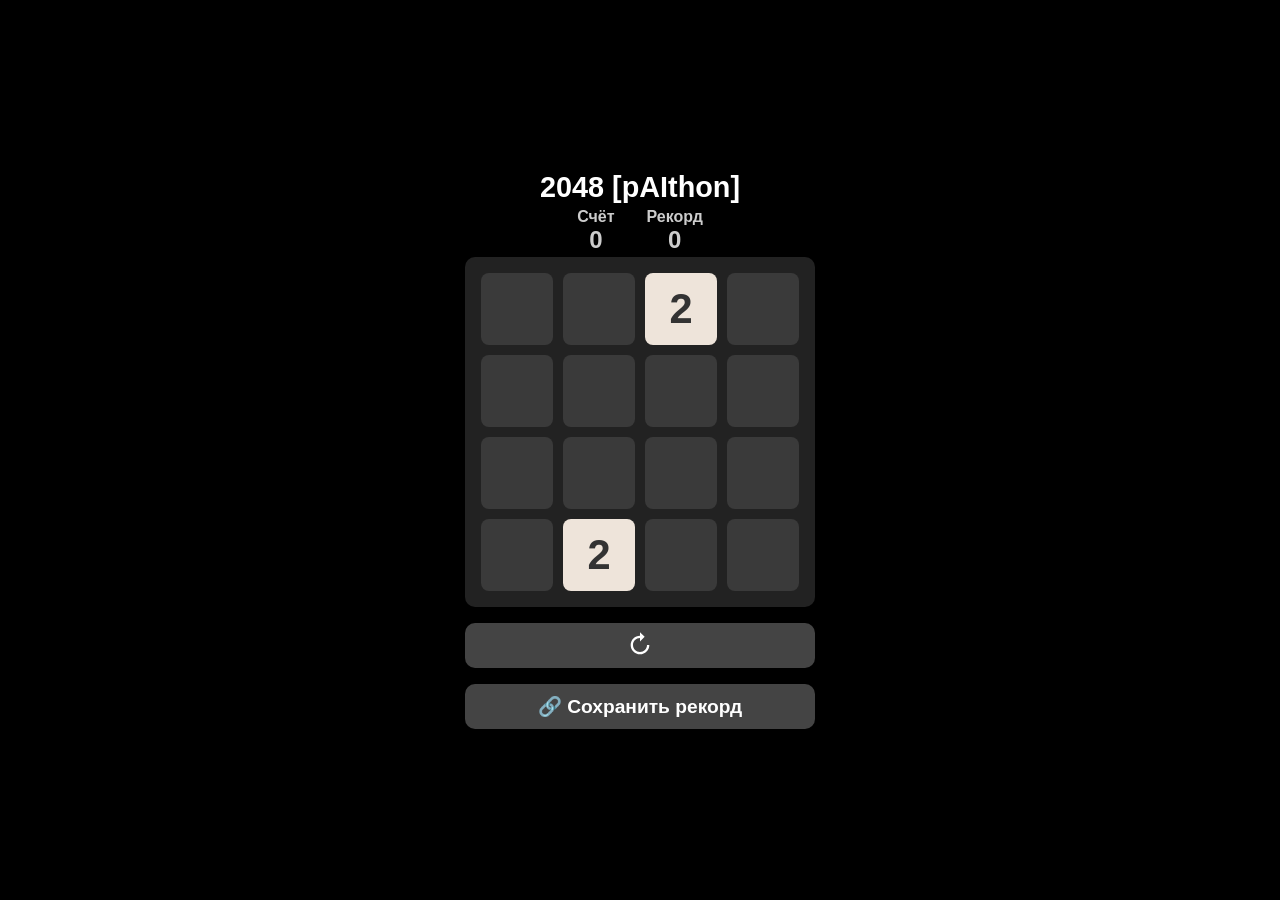
==== commit 9b0851fd: "Update index.html" ====
--- a/index.html
+++ b/index.html
@@ -5,160 +5,7 @@
       <meta name="viewport" content="width=device-width, initial-scale=1.0, maximum-scale=1.0, user-scalable=no">
       <link rel="icon" type="image/png" href="favicon.png">
       <title>pAIthon | 2048</title>
-      <style>
-         * { 
-         margin: 0;
-         padding: 0;
-         box-sizing: border-box;
-         user-select: none;
-         }
-         body {
-         font-family: 'Segoe UI', sans-serif;
-         background: #000;
-         color: #fff;
-         display: flex;
-         flex-direction: column;
-         align-items: center;
-         justify-content: center;
-         min-height: 100vh;
-         overflow: hidden;
-         padding: 1rem;
-         }
-         h1 {
-         margin-bottom: 0.2rem;
-         font-size: 1.8rem;
-         color: #fff;
-         }
-         @keyframes pulse {
-         0%, 100% {
-         text-shadow: 0 0 5px #8B7500, 0 0 10px #DAA520, 0 0 15px #FFD700, 0 0 25px #FFEC8B;
-         }
-         50% {
-         text-shadow: 0 0 10px #B8860B, 0 0 15px #FFD700, 0 0 20px #FFFACD, 0 0 35px #FFFFE0;
-         }
-         }
-         #game-container {
-         background: #222;
-         padding: 1rem;
-         border-radius: 10px;
-         display: grid;
-         grid-template-columns: repeat(4, 1fr);
-         gap: 10px;
-         max-width: 350px;
-         width: 100%;
-         }
-         .tile {
-         aspect-ratio: 1 / 1;
-         font-size: 2rem;
-         font-weight: bold;
-         color: #333;
-         border-radius: 8px;
-         display: flex;
-         align-items: center;
-         justify-content: center;
-         transition: background 0.2s, color 0.2s;
-         overflow: hidden;
-         position: relative;
-         }
-         .tile-content {
-         position: absolute;
-         inset: 0;
-         display: flex;
-         align-items: center;
-         justify-content: center;
-         }
-         #popup-message,
-         #congrat-popup {
-         position: fixed;
-         left: 50%;
-         transform: translateX(-50%);
-         border-radius: 20px;
-         text-align: center;
-         z-index: 999;
-         pointer-events: none;
-         }
-         #popup-message {
-         top: 40%;
-         transform: translate(-50%, -60%);
-         background: rgba(0, 0, 0, 0.8);
-         color: #fff;
-         padding: 1rem 2rem;
-         font-size: 1.2rem;
-         transition: 0.3s ease;
-         }
-         #congrat-popup {
-         top: 48%;
-         background: #FFD700DB;
-         color: #000;
-         padding: 1rem 1.5rem;
-         font-weight: bold;
-         font-size: 1rem;
-         box-shadow: 0 4px 15px rgba(0, 0, 0, 0.6);
-         opacity: 0;
-         transition: 0.5s ease;
-         }
-         #score-container {
-         display: flex;
-         justify-content: center;
-         width: 100%;
-         margin-bottom: 0.2rem;
-         }
-         .score, .record {
-         margin: 0 1rem;
-         font-size: 1rem;
-         font-weight: bold;
-         text-align: center;
-         color: #ccc;
-         white-space: nowrap;
-         }
-         .restart-button,
-         .share-button,
-         button {
-         width: 100%;
-         max-width: 350px;
-         height: 45px;
-         padding: 0.5rem 1rem;
-         background: #444;
-         color: #fff;
-         font-size: 1.2rem;
-         font-weight: bold;
-         border: none;
-         border-radius: 10px;
-         cursor: pointer;
-         display: flex;
-         align-items: center;
-         justify-content: center;
-         transition: background 0.3s ease;
-         margin-top: 1rem;
-         }
-         .restart-button:hover,
-         .share-button:hover,
-         button:hover {
-         background-color: #666;
-         }
-         .restart-icon {
-         width: 28px;
-         height: 28px;
-         fill: white;
-         display: block;
-         transform: scaleX(-1);
-         }
-         #over-overlay {
-         position: fixed;
-         top: 50%;
-         left: 50%;
-         transform: translate(-50%, -50%);
-         background: rgba(0, 0, 0, 0.7);
-         color: #fff;
-         font-size: 1.5rem;
-         padding: 1rem 2rem;
-         border-radius: 20px;
-         display: none;
-         z-index: 10;
-         pointer-events: auto;
-         text-align: center;
-         }
-      </style>
+      <link rel="stylesheet" href="style.css">
    </head>
    <body>
       <h1><a href="https://t.me/pAIthon_ChatBot?start=1" target="_blank" rel="noopener noreferrer" style="text-decoration: none; color: inherit;">2048 [pAIthon]</a></h1>
--- a/style.css
+++ b/style.css
@@ -0,0 +1,152 @@
+         * { 
+         margin: 0;
+         padding: 0;
+         box-sizing: border-box;
+         user-select: none;
+         }
+         body {
+         font-family: 'Segoe UI', sans-serif;
+         background: #000;
+         color: #fff;
+         display: flex;
+         flex-direction: column;
+         align-items: center;
+         justify-content: center;
+         min-height: 100vh;
+         overflow: hidden;
+         padding: 1rem;
+         }
+         h1 {
+         margin-bottom: 0.2rem;
+         font-size: 1.8rem;
+         color: #fff;
+         }
+         @keyframes pulse {
+         0%, 100% {
+         text-shadow: 0 0 5px #8B7500, 0 0 10px #DAA520, 0 0 15px #FFD700, 0 0 25px #FFEC8B;
+         }
+         50% {
+         text-shadow: 0 0 10px #B8860B, 0 0 15px #FFD700, 0 0 20px #FFFACD, 0 0 35px #FFFFE0;
+         }
+         }
+         #game-container {
+         background: #222;
+         padding: 1rem;
+         border-radius: 10px;
+         display: grid;
+         grid-template-columns: repeat(4, 1fr);
+         gap: 10px;
+         max-width: 350px;
+         width: 100%;
+         }
+         .tile {
+         aspect-ratio: 1 / 1;
+         font-size: 2rem;
+         font-weight: bold;
+         color: #333;
+         border-radius: 8px;
+         display: flex;
+         align-items: center;
+         justify-content: center;
+         transition: background 0.2s, color 0.2s;
+         overflow: hidden;
+         position: relative;
+         }
+         .tile-content {
+         position: absolute;
+         inset: 0;
+         display: flex;
+         align-items: center;
+         justify-content: center;
+         }
+         #popup-message,
+         #congrat-popup {
+         position: fixed;
+         left: 50%;
+         transform: translateX(-50%);
+         border-radius: 20px;
+         text-align: center;
+         z-index: 999;
+         pointer-events: none;
+         }
+         #popup-message {
+         top: 40%;
+         transform: translate(-50%, -60%);
+         background: rgba(0, 0, 0, 0.8);
+         color: #fff;
+         padding: 1rem 2rem;
+         font-size: 1.2rem;
+         transition: 0.3s ease;
+         }
+         #congrat-popup {
+         top: 48%;
+         background: #FFD700DB;
+         color: #000;
+         padding: 1rem 1.5rem;
+         font-weight: bold;
+         font-size: 1rem;
+         box-shadow: 0 4px 15px rgba(0, 0, 0, 0.6);
+         opacity: 0;
+         transition: 0.5s ease;
+         }
+         #score-container {
+         display: flex;
+         justify-content: center;
+         width: 100%;
+         margin-bottom: 0.2rem;
+         }
+         .score, .record {
+         margin: 0 1rem;
+         font-size: 1rem;
+         font-weight: bold;
+         text-align: center;
+         color: #ccc;
+         white-space: nowrap;
+         }
+         .restart-button,
+         .share-button,
+         button {
+         width: 100%;
+         max-width: 350px;
+         height: 45px;
+         padding: 0.5rem 1rem;
+         background: #444;
+         color: #fff;
+         font-size: 1.2rem;
+         font-weight: bold;
+         border: none;
+         border-radius: 10px;
+         cursor: pointer;
+         display: flex;
+         align-items: center;
+         justify-content: center;
+         transition: background 0.3s ease;
+         margin-top: 1rem;
+         }
+         .restart-button:hover,
+         .share-button:hover,
+         button:hover {
+         background-color: #666;
+         }
+         .restart-icon {
+         width: 28px;
+         height: 28px;
+         fill: white;
+         display: block;
+         transform: scaleX(-1);
+         }
+         #over-overlay {
+         position: fixed;
+         top: 50%;
+         left: 50%;
+         transform: translate(-50%, -50%);
+         background: rgba(0, 0, 0, 0.7);
+         color: #fff;
+         font-size: 1.5rem;
+         padding: 1rem 2rem;
+         border-radius: 20px;
+         display: none;
+         z-index: 10;
+         pointer-events: auto;
+         text-align: center;
+         }
